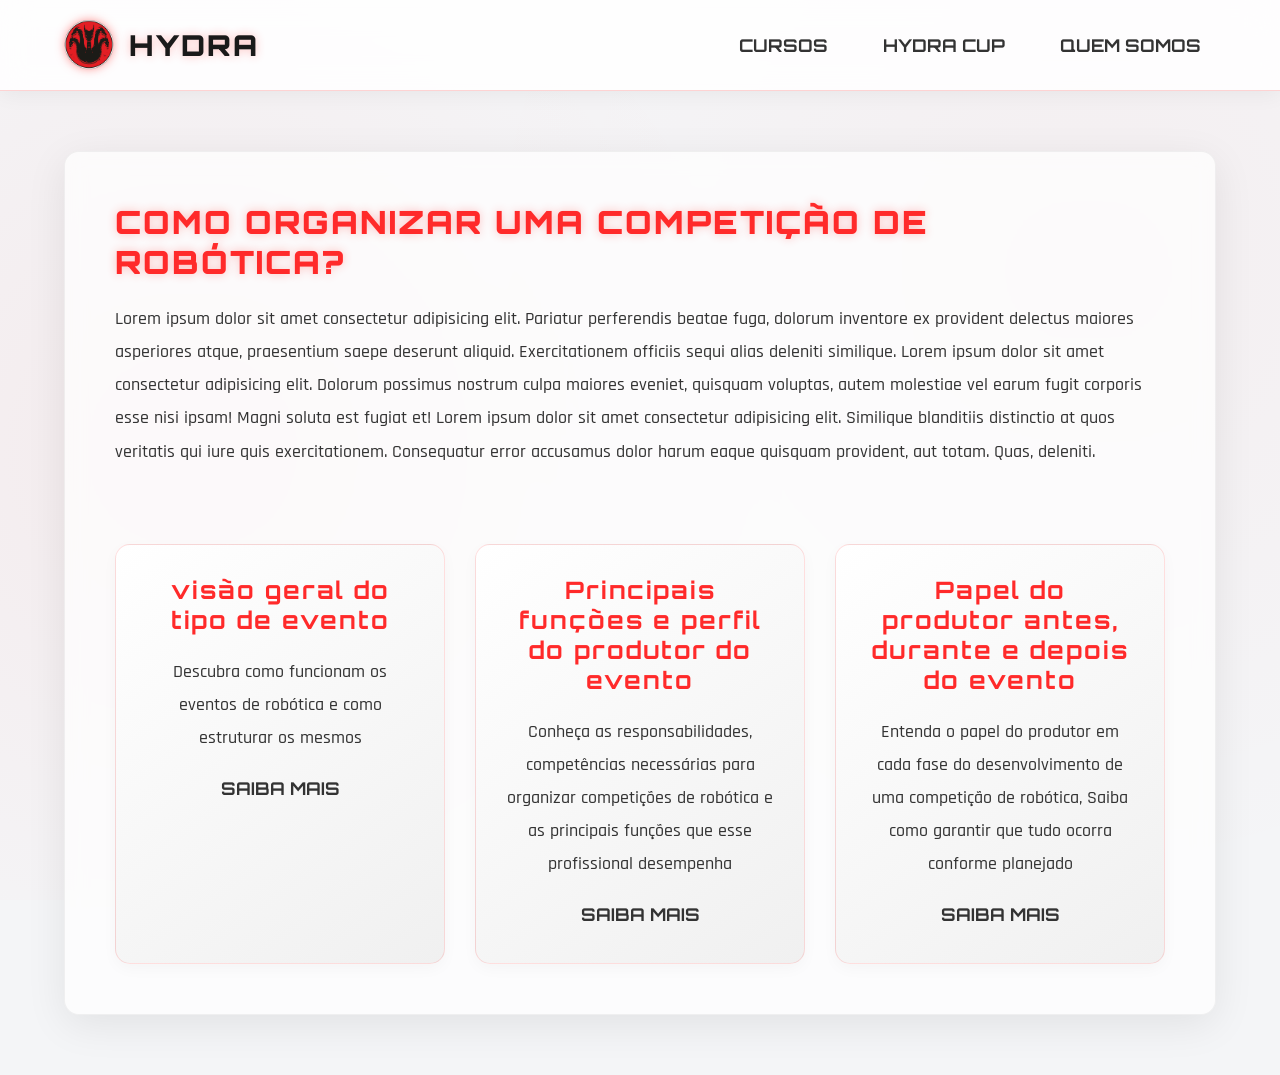
==== Index.html @ 5b4cd312 "Add files via upload" ====
<!DOCTYPE html>
<html lang="pt-BR">
<head>
    <meta charset="UTF-8">
    <meta name="viewport" content="width=device-width, initial-scale=1.0">
    <link rel="stylesheet" href="style.css">
    <link rel="shortcut icon" href="287049938.png" type="image/x-icon">
    <title>Hydra Cup - Início</title>
</head>
<body>
    
    <header>
        <div class="logo">
            <img src="Hydra Logo.png" alt="Logo Hydra">
            <h1 class="vilan">HYDRA</h1>
        </div>
        <nav>
            <a href="cursos.html">Cursos</a>
            <a href="">Hydra Cup</a>
            <a href="SobreNos.html">Quem Somos</a>
        </nav>
    </header>

       <main>
  
        <h1 class="vilan"> Como Organizar uma competição de robótica?</h1>
           
            <p>
                 Lorem ipsum dolor sit amet consectetur adipisicing elit. Pariatur perferendis beatae fuga, dolorum inventore ex provident delectus maiores asperiores atque, praesentium saepe deserunt aliquid. Exercitationem officiis sequi alias deleniti similique.
                 Lorem ipsum dolor sit amet consectetur adipisicing elit. Dolorum possimus nostrum culpa maiores eveniet, quisquam voluptas, autem molestiae vel earum fugit corporis esse nisi ipsam! Magni soluta est fugiat et!
                 Lorem ipsum dolor sit amet consectetur adipisicing elit. Similique blanditiis distinctio at quos veritatis qui iure quis exercitationem. Consequatur error accusamus dolor harum eaque quisquam provident, aut totam. Quas, deleniti.
            </p>
             <br>
          <div class="cards">

            <div class="card">
                <h1>visão geral do tipo de evento</h1>
                <p> Descubra como funcionam os eventos de robótica e como estruturar os mesmos</p>
                <nav><a href=""> Saiba mais</a></nav>
            </div>  
            <div class="card"> 
                <h1>Principais funções e perfil do produtor do evento</h1>
                <p>Conheça as responsabilidades, competências necessárias para organizar competições de robótica e as principais funções que esse profissional desempenha</p>
                <nav><a href="">Saiba mais</a></nav>
            </div>

            <div class="card">
                <h1>Papel do produtor antes, durante e depois do evento</h1>
                <p>Entenda o papel do produtor em cada fase do desenvolvimento de uma competição de robótica, Saiba como garantir que tudo ocorra conforme planejado</p>
                <nav><a href="">Saiba mais</a></nav>
            </div>
          </div>
       </main>

    </body>
    </html>
---- style.css ----
@import url('https://fonts.googleapis.com/css2?family=Orbitron:wght@400;700;900&family=Rajdhani:wght@300;500;700&display=swap');

* {
    margin: 0;
    padding: 0;
    box-sizing: border-box;
}

body {
    background-color: #f4f5f7;
    background-image: 
        radial-gradient(circle at 15% 50%, rgba(255, 42, 42, 0.05) 0%, transparent 50%),
        radial-gradient(circle at 85% 30%, rgba(255, 42, 42, 0.03) 0%, transparent 50%);
    background-size: cover;
    background-attachment: fixed;
    font-family: "Rajdhani", sans-serif;
    color: #333333;
    overflow-x: hidden;
    min-height: 100vh;
}

h1, h2, h3 {
    font-family: "Orbitron", sans-serif;
    color: #1a1a1a;
    margin-bottom: 20px;
    letter-spacing: 2px;
}

.vilan {
    color: #ff2a2a;
    font-weight: 900;
    text-transform: uppercase;
    text-shadow: 0 0 10px rgba(255, 42, 42, 0.3); 
}

p {
    line-height: 1.8;
    font-size: 1.15rem;
    font-weight: 500; 
    margin-bottom: 15px;
}

header {
    position: sticky;
    top: 0;
    z-index: 1000;
    display: flex;
    justify-content: space-between;
    align-items: center;
    padding: 20px 5%;
    background: rgba(255, 255, 255, 0.85); 
    backdrop-filter: blur(15px);
    border-bottom: 1px solid rgba(255, 42, 42, 0.2);
    box-shadow: 0 4px 20px rgba(0, 0, 0, 0.05); 
}

.logo {
    display: flex;
    align-items: center;
    gap: 15px;
}

.logo img {
    width: 50px;
    height: 50px;
    object-fit: contain;
    filter: drop-shadow(0 0 5px rgba(255, 42, 42, 0.5));
}

.logo h1 {
    margin: 0;
    font-size: 1.8rem;
    color: #1a1a1a;
}

nav {
    display: flex;
    gap: 25px;
}

nav a {
    text-decoration: none;
    color: #333333;
    font-size: 1.1rem;
    font-family: "Orbitron", sans-serif;
    font-weight: 700;
    text-transform: uppercase;
    position: relative;
    padding: 8px 15px;
    transition: 0.3s ease;
}

nav a::after {
    content: '';
    position: absolute;
    bottom: 0;
    left: 0;
    width: 0%;
    height: 2px;
    background-color: #ff2a2a;
    transition: 0.3s ease;
    box-shadow: 0 0 8px rgba(255, 42, 42, 0.6);
}

nav a:hover {
    color: #ff2a2a;
}

nav a:hover::after {
    width: 100%;
}

main {
    width: min(1200px, 90%);
    margin: 60px auto;
    padding: 50px;
    border-radius: 15px;
    background: rgba(255, 255, 255, 0.7);
    backdrop-filter: blur(10px);
    border: 1px solid rgba(0, 0, 0, 0.05);
    box-shadow: 0 10px 40px rgba(0, 0, 0, 0.08);
    animation: fadeIn 1s ease-in-out;
}

.cards {
    display: grid;
    grid-template-columns: repeat(auto-fit, minmax(300px, 1fr));
    gap: 30px;
    margin-top: 40px;
}

.card {
    padding: 30px;
    border-radius: 15px;
    background: linear-gradient(145deg, #ffffff, #f0f0f0);
    border: 1px solid rgba(255, 42, 42, 0.15);
    transition: all 0.4s ease;
    display: flex;
    flex-direction: column;
    align-items: center;
    text-align: center;
    box-shadow: 0 5px 15px rgba(0, 0, 0, 0.03);
}

.card:hover {
    transform: translateY(-10px);
    border-color: rgba(255, 42, 42, 0.5);
    box-shadow: 0 15px 30px rgba(255, 42, 42, 0.1), 0 0 15px rgba(255, 42, 42, 0.05) inset;
}

.card img {
    width: 100%;
    height: 200px;
    object-fit: cover;
    border-radius: 10px;
    margin-bottom: 20px;
    transition: 0.4s;
    filter: grayscale(20%); 
}

.card:hover img {
    filter: grayscale(0%);
    transform: scale(1.03);
}

.card h1 {
    font-size: 1.5rem;
    color: #ff2a2a;
}

.menu-cursos {
    display: flex;
    justify-content: center;
    flex-wrap: wrap;
    gap: 20px;
    margin: 40px 0;
}

.menu-cursos button {
    padding: 12px 30px;
    font-family: "Orbitron", sans-serif;
    font-size: 1rem;
    font-weight: 700;
    color: #1a1a1a; 
    background: transparent;
    border: 2px solid #ff2a2a;
    border-radius: 8px;
    cursor: pointer;
    transition: all 0.3s ease;
    text-transform: uppercase;
}

.menu-cursos button:hover, .menu-cursos button.ativo {
    background: #ff2a2a;
    color: #ffffff;
    box-shadow: 0 0 15px rgba(255, 42, 42, 0.4);
    transform: translateY(-3px);
}

#conteudo {
    margin-top: 30px;
    background: rgba(255, 255, 255, 0.9); 
    padding: 40px;
    border-radius: 15px;
    border: 1px solid rgba(255, 42, 42, 0.15);
    animation: fadeIn 0.5s ease;
    text-align: center;
    box-shadow: 0 5px 20px rgba(0, 0, 0, 0.05);
}

#conteudo img {
    max-width: 100%;
    border-radius: 10px;
    margin: 20px 0;
    box-shadow: 0 5px 15px rgba(0, 0, 0, 0.1);
}

::-webkit-scrollbar {
    width: 10px;
}
::-webkit-scrollbar-track {
    background: #e6e6e6;
}
::-webkit-scrollbar-thumb {
    background: #ff6666; 
    border-radius: 10px;
}
::-webkit-scrollbar-thumb:hover {
    background: #ff2a2a;
}

@keyframes fadeIn {
    from { opacity: 0; transform: translateY(20px); }
    to { opacity: 1; transform: translateY(0); }
}
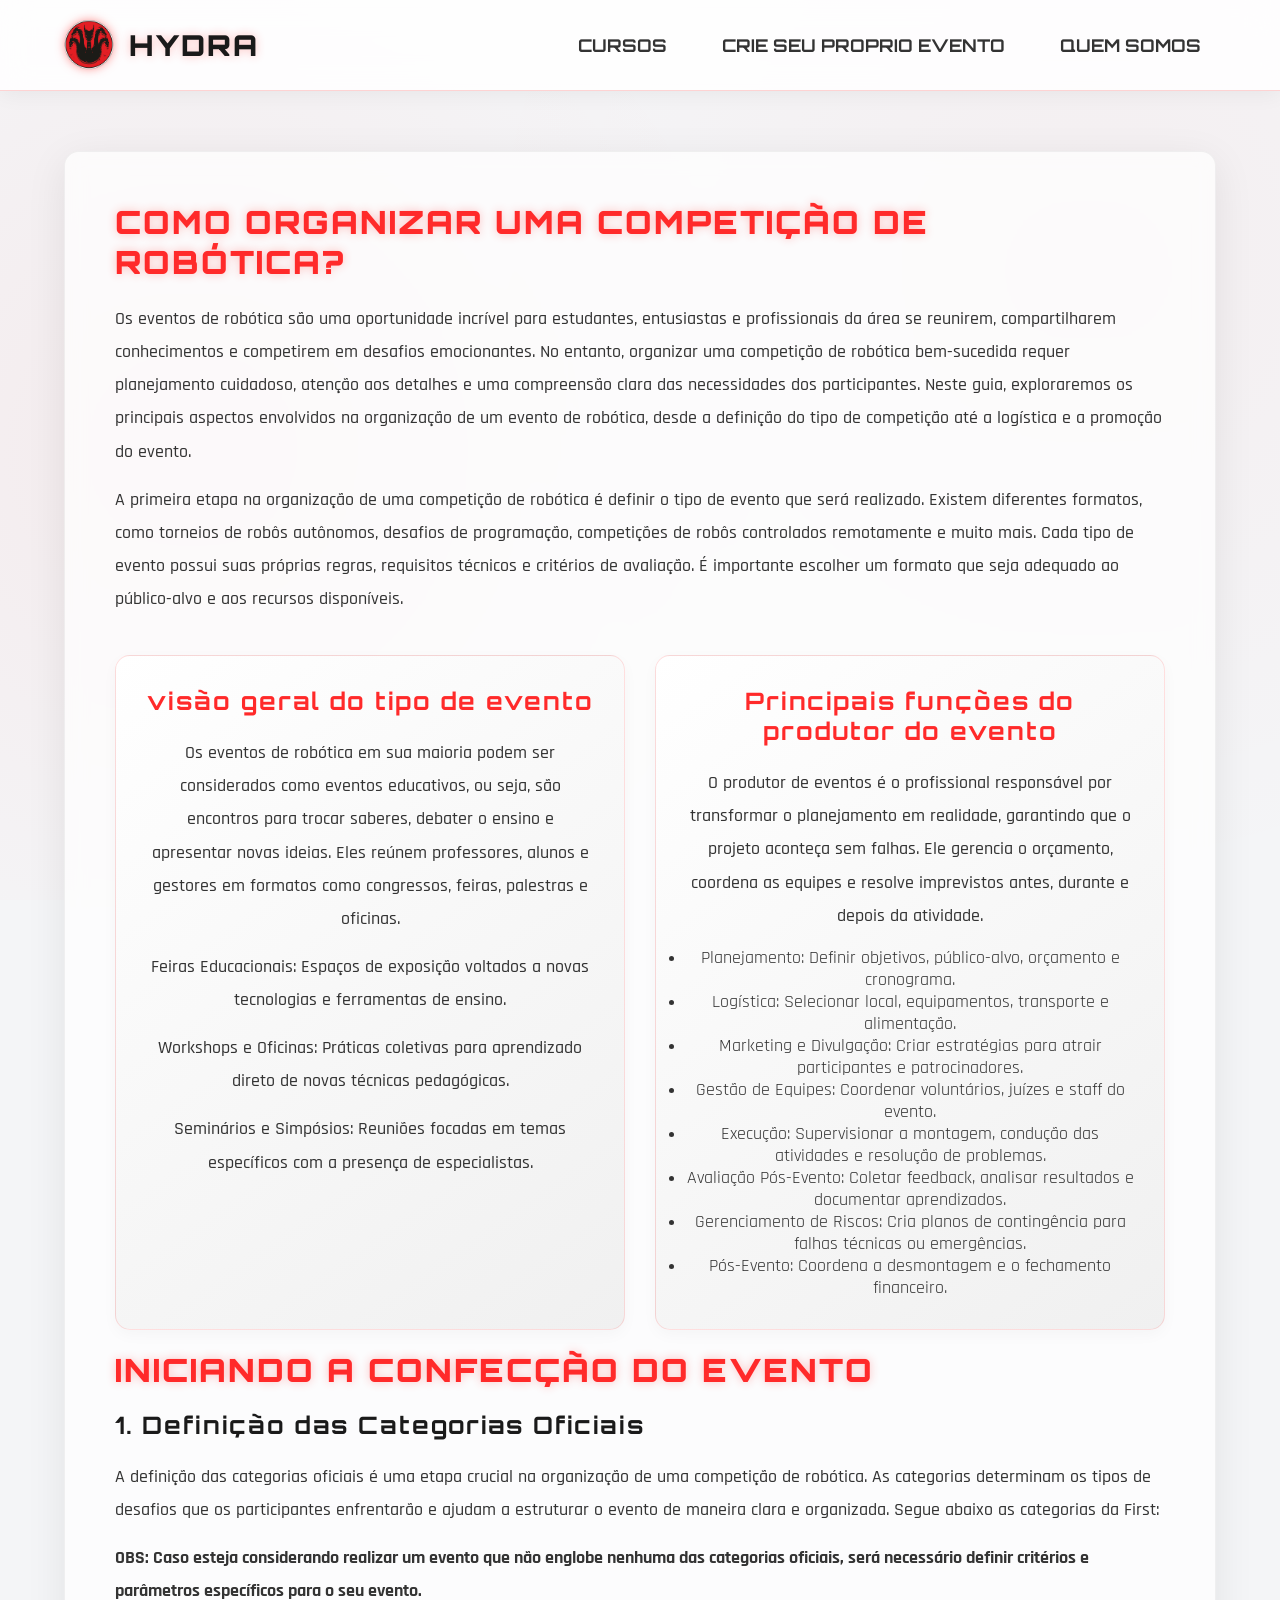
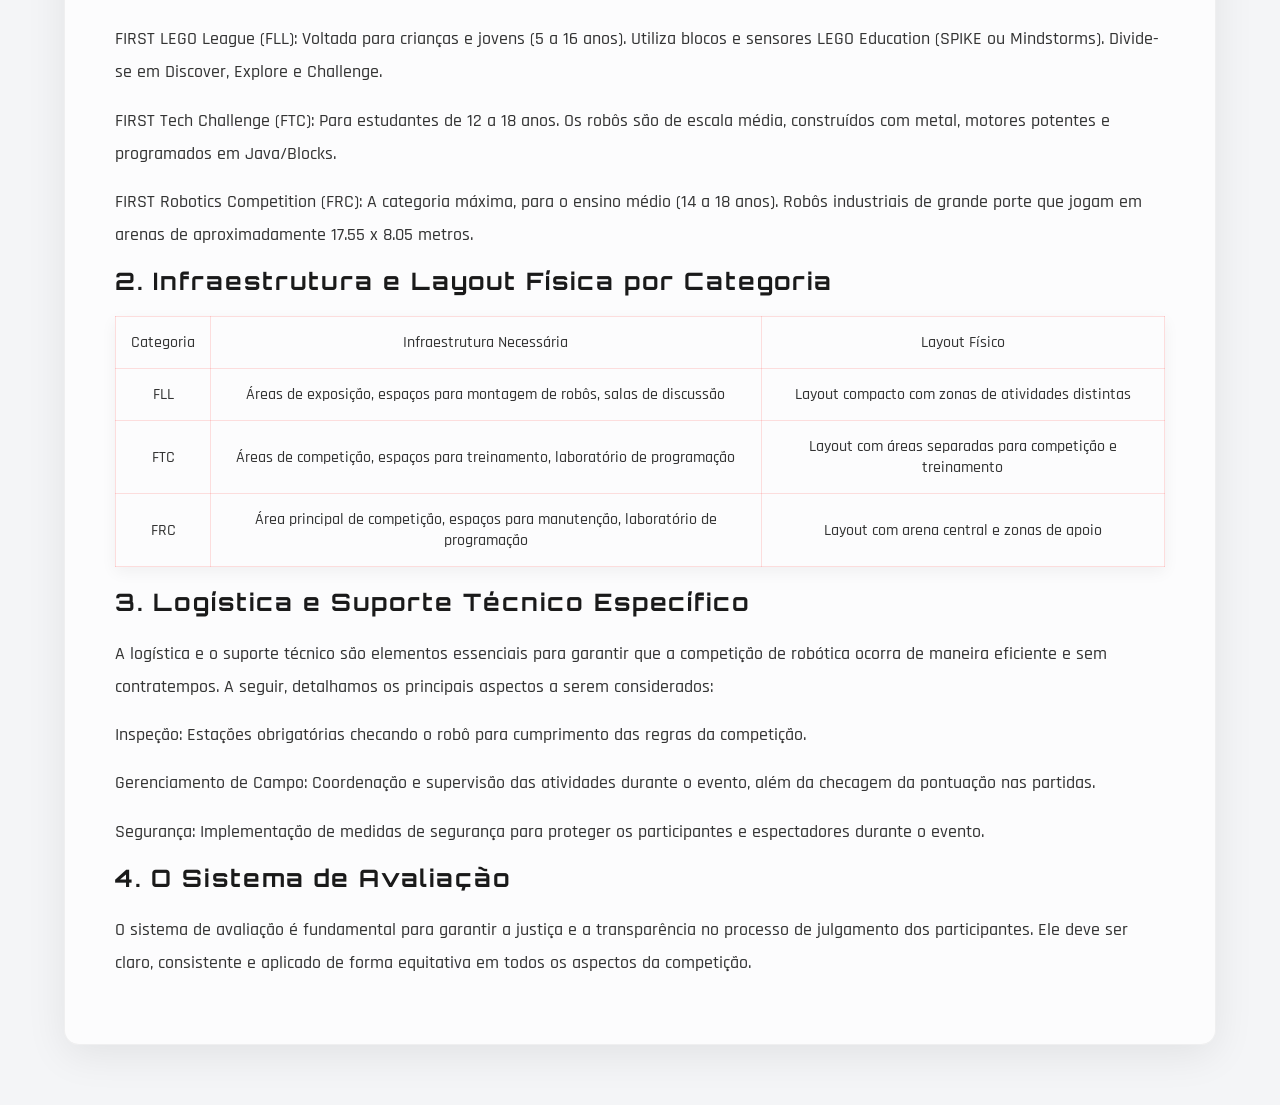
==== commit a461cfdd: "Add files via upload" ====
--- a/Index.html
+++ b/Index.html
@@ -15,8 +15,8 @@
             <h1 class="vilan">HYDRA</h1>
         </div>
         <nav>
-            <a href="cursos.html">Cursos</a>
-            <a href="">Hydra Cup</a>
+            <a href="Projetos.html">Cursos</a>
+            <a href="AssistenteIA.html">Crie seu proprio evento</a>
             <a href="SobreNos.html">Quem Somos</a>
         </nav>
     </header>
@@ -26,30 +26,103 @@
         <h1 class="vilan"> Como Organizar uma competição de robótica?</h1>
            
             <p>
-                 Lorem ipsum dolor sit amet consectetur adipisicing elit. Pariatur perferendis beatae fuga, dolorum inventore ex provident delectus maiores asperiores atque, praesentium saepe deserunt aliquid. Exercitationem officiis sequi alias deleniti similique.
-                 Lorem ipsum dolor sit amet consectetur adipisicing elit. Dolorum possimus nostrum culpa maiores eveniet, quisquam voluptas, autem molestiae vel earum fugit corporis esse nisi ipsam! Magni soluta est fugiat et!
-                 Lorem ipsum dolor sit amet consectetur adipisicing elit. Similique blanditiis distinctio at quos veritatis qui iure quis exercitationem. Consequatur error accusamus dolor harum eaque quisquam provident, aut totam. Quas, deleniti.
+             Os eventos de robótica são uma oportunidade incrível para estudantes, entusiastas e profissionais da área se reunirem, compartilharem conhecimentos e competirem em desafios emocionantes. No entanto, organizar uma competição de robótica bem-sucedida requer planejamento cuidadoso, atenção aos detalhes e uma compreensão clara das necessidades dos participantes. Neste guia, exploraremos os principais aspectos envolvidos na organização de um evento de robótica, desde a definição do tipo de competição até a logística e a promoção do evento.
             </p>
-             <br>
+
+            <p>
+                A primeira etapa na organização de uma competição de robótica é definir o tipo de evento que será realizado. Existem diferentes formatos, como torneios de robôs autônomos, desafios de programação, competições de robôs controlados remotamente e muito mais. Cada tipo de evento possui suas próprias regras, requisitos técnicos e critérios de avaliação. É importante escolher um formato que seja adequado ao público-alvo e aos recursos disponíveis.
+            </p>
           <div class="cards">
 
             <div class="card">
                 <h1>visão geral do tipo de evento</h1>
-                <p> Descubra como funcionam os eventos de robótica e como estruturar os mesmos</p>
-                <nav><a href=""> Saiba mais</a></nav>
+                <p> Os eventos de robótica em sua maioria podem ser considerados como eventos educativos, ou seja, são encontros para trocar saberes, debater o ensino e apresentar novas ideias. Eles reúnem professores, alunos e gestores em formatos como congressos, feiras, palestras e oficinas.</p>
+                
+                <p>Feiras Educacionais: Espaços de exposição voltados a novas tecnologias e ferramentas de ensino.</p>
+
+                <p>Workshops e Oficinas: Práticas coletivas para aprendizado direto de novas técnicas pedagógicas.</p>
+
+                <p>Seminários e Simpósios: Reuniões focadas em temas específicos com a presença de especialistas.</p>
+                <!-- <nav><a href=""> Saiba mais</a></nav> -->
             </div>  
             <div class="card"> 
-                <h1>Principais funções e perfil do produtor do evento</h1>
-                <p>Conheça as responsabilidades, competências necessárias para organizar competições de robótica e as principais funções que esse profissional desempenha</p>
-                <nav><a href="">Saiba mais</a></nav>
+                <h1>Principais funções do produtor do evento</h1>
+                <p>  O produtor de eventos é o profissional responsável por transformar o planejamento em realidade, garantindo que o projeto aconteça sem falhas. Ele gerencia o orçamento, coordena as equipes e resolve imprevistos antes, durante e depois da atividade. </p>
+
+                <ul style="font-size: 1.1em;">
+                    <li>Planejamento: Definir objetivos, público-alvo, orçamento e cronograma.</li>
+                    <li>Logística: Selecionar local, equipamentos, transporte e alimentação.</li>
+                    <li>Marketing e Divulgação: Criar estratégias para atrair participantes e patrocinadores.</li>
+                    <li>Gestão de Equipes: Coordenar voluntários, juízes e staff do evento.</li>
+                    <li>Execução: Supervisionar a montagem, condução das atividades e resolução de problemas.</li>
+                    <li>Avaliação Pós-Evento: Coletar feedback, analisar resultados e documentar aprendizados.</li>
+                    <li> Gerenciamento de Riscos: Cria planos de contingência para falhas técnicas ou emergências.</li>
+                    <li>Pós-Evento: Coordena a desmontagem e o fechamento financeiro.</li>
+                </ul>
+                <!-- <nav><a href="">Saiba mais</a></nav> -->
             </div>
 
-            <div class="card">
-                <h1>Papel do produtor antes, durante e depois do evento</h1>
-                <p>Entenda o papel do produtor em cada fase do desenvolvimento de uma competição de robótica, Saiba como garantir que tudo ocorra conforme planejado</p>
-                <nav><a href="">Saiba mais</a></nav>
-            </div>
+            <!-- <div class="card">
+                <h1></h1>
+                <p> </p> -->
+                <!-- <nav><a href="">Saiba mais</a></nav> -->
+            <!-- </div> -->
           </div>
+
+          <h1 class="vilan" style="margin-top: 20px ;"> Iniciando a confecção do evento</h1>
+
+          <h2> 1. Definição das Categorias Oficiais</h2>
+            <p> A definição das categorias oficiais é uma etapa crucial na organização de uma competição de robótica. As categorias determinam os tipos de desafios que os participantes enfrentarão e ajudam a estruturar o evento de maneira clara e organizada. Segue abaixo as categorias da First:</p>
+
+            <p> <Strong>OBS: Caso esteja considerando realizar um evento que não englobe nenhuma das categorias oficiais, será necessário definir critérios e parâmetros específicos para o seu evento.</Strong></p>
+
+            <p> FIRST LEGO League (FLL): Voltada para crianças e jovens (5 a 16 anos). Utiliza blocos e sensores LEGO Education (SPIKE ou Mindstorms). Divide-se em Discover, Explore e Challenge. </p>
+
+            <p> FIRST Tech Challenge (FTC): Para estudantes de 12 a 18 anos. Os robôs são de escala média, construídos com metal, motores potentes e programados em Java/Blocks.</p>
+
+            <p> FIRST Robotics Competition (FRC): A categoria máxima, para o ensino médio (14 a 18 anos). Robôs industriais de grande porte que jogam em arenas de aproximadamente 17.55 x 8.05 metros.</p>
+          
+          <h2> 2. Infraestrutura e Layout Física por Categoria </h2>
+
+           <table>
+             <tr>
+               <th>Categoria</th>
+               <th>Infraestrutura Necessária</th>
+               <th>Layout Físico</th>
+             </tr>
+             <tr>
+               <td>FLL</td>
+               <td>Áreas de exposição, espaços para montagem de robôs, salas de discussão</td>
+               <td>Layout compacto com zonas de atividades distintas</td>
+             </tr>
+             <tr>
+               <td>FTC</td>
+               <td>Áreas de competição, espaços para treinamento, laboratório de programação</td>
+               <td>Layout com áreas separadas para competição e treinamento</td>
+             </tr>
+             <tr>
+               <td>FRC</td>
+               <td>Área principal de competição, espaços para manutenção, laboratório de programação</td>
+               <td>Layout com arena central e zonas de apoio</td>
+             </tr>
+           </table>
+
+          <h2 style="margin-top: 20px;"> 3. Logística e Suporte Técnico Específico </h2>
+
+            <p> A logística e o suporte técnico são elementos essenciais para garantir que a competição de robótica ocorra de maneira eficiente e sem contratempos. A seguir, detalhamos os principais aspectos a serem considerados:</p>
+
+            <p> Inspeção: Estações obrigatórias checando o robô para cumprimento das regras da competição. </p>
+
+            <p> Gerenciamento de Campo: Coordenação e supervisão das atividades durante o evento, além da checagem da pontuação nas partidas. </p>
+            
+            <p> Segurança: Implementação de medidas de segurança para proteger os participantes e espectadores durante o evento.</p>
+           
+            <h2> 4. O Sistema de Avaliação </h2>
+
+            <p> O sistema de avaliação é fundamental para garantir a justiça e a transparência no processo de julgamento dos participantes. Ele deve ser claro, consistente e aplicado de forma equitativa em todos os aspectos da competição. </p>
+
+            <p> </p>
+
        </main>
 
     </body>
--- a/style.css
+++ b/style.css
@@ -122,6 +122,20 @@
     animation: fadeIn 1s ease-in-out;
 }
 
+table{
+    width: 100%;
+    border-collapse: collapse;
+    margin-top: 20px;
+    box-shadow: 0 5px 15px rgba(0, 0, 0, 0.05);
+}
+
+td, th {
+    border: 1px solid rgba(255, 42, 42, 0.15);
+    padding: 15px;
+    text-align: center;
+    font-family: "Rajdhani", sans-serif;
+    font-weight: 500;
+}
 .cards {
     display: grid;
     grid-template-columns: repeat(auto-fit, minmax(300px, 1fr));
@@ -222,7 +236,7 @@
     background: #e6e6e6;
 }
 ::-webkit-scrollbar-thumb {
-    background: #ff6666; 
+    background: linear-gradient(90deg, white,#ff6666, red); 
     border-radius: 10px;
 }
 ::-webkit-scrollbar-thumb:hover {
@@ -232,4 +246,5 @@
 @keyframes fadeIn {
     from { opacity: 0; transform: translateY(20px); }
     to { opacity: 1; transform: translateY(0); }
-}+}
+
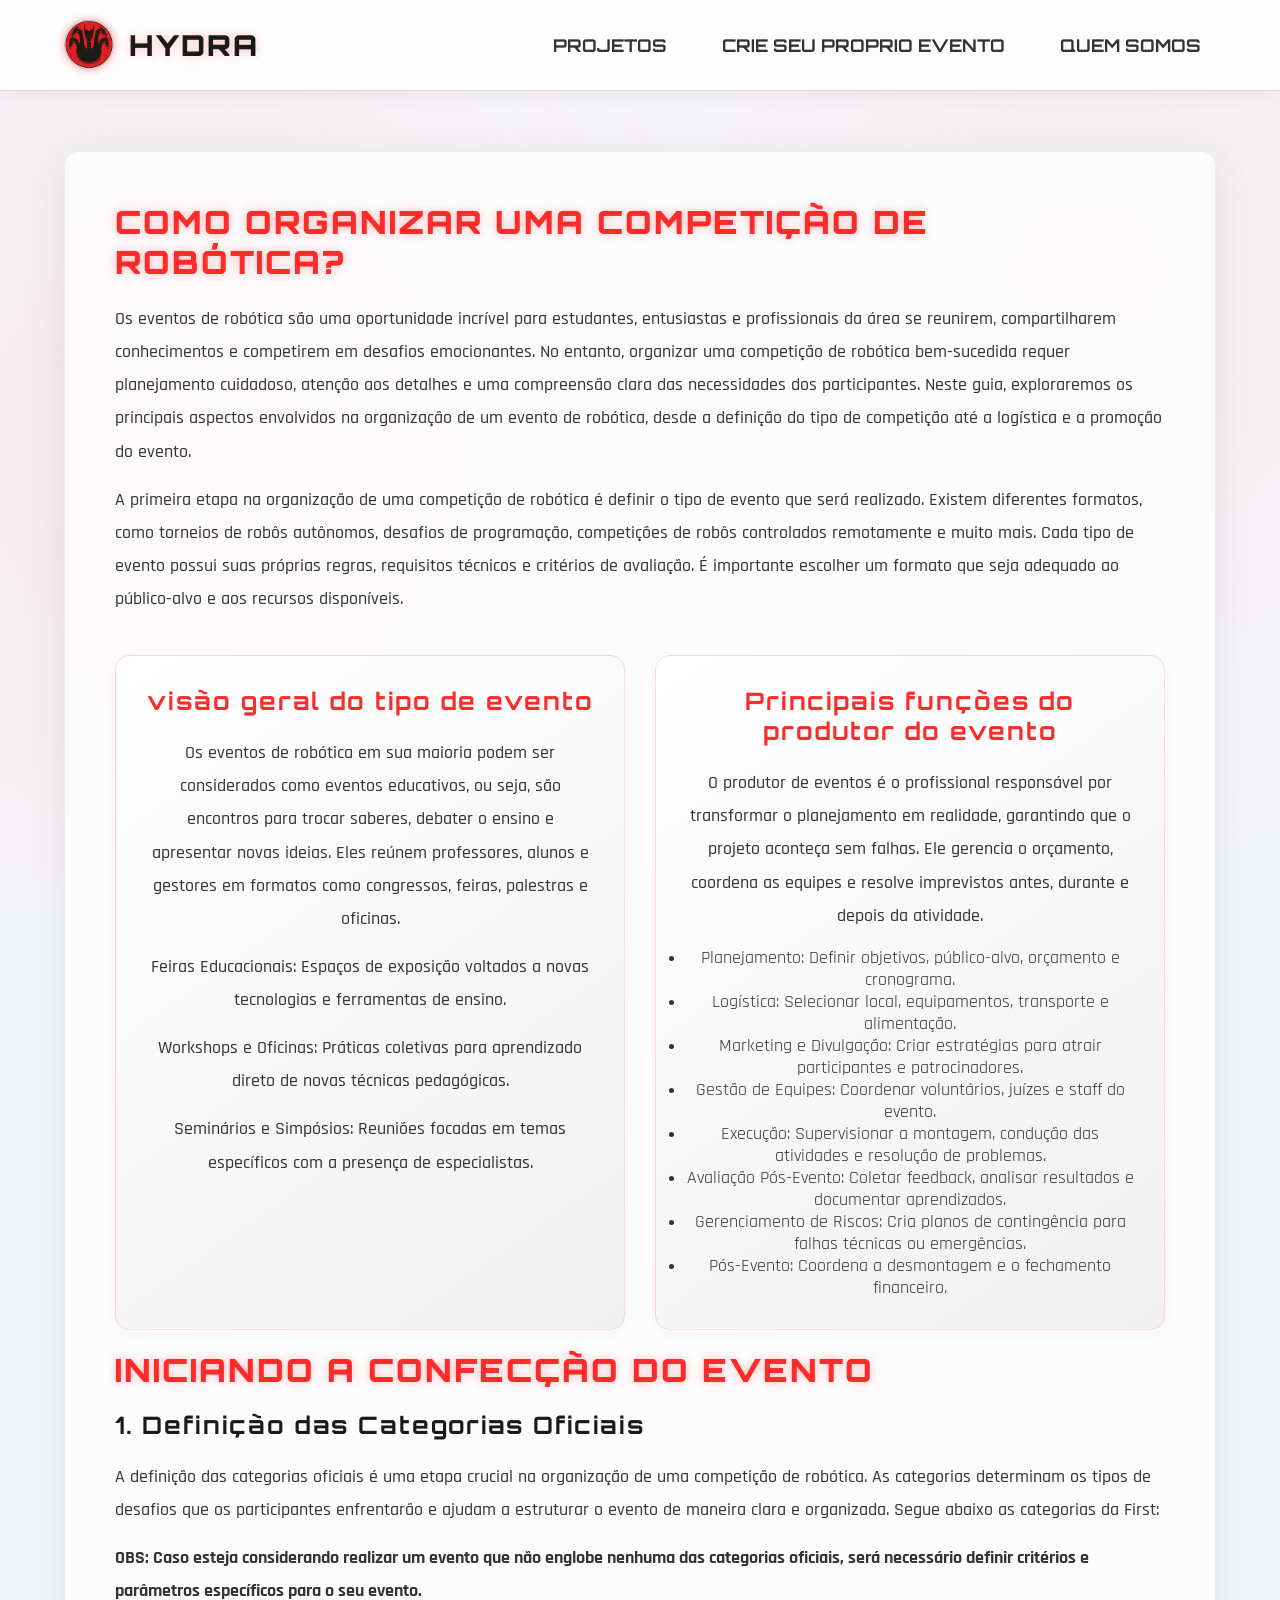
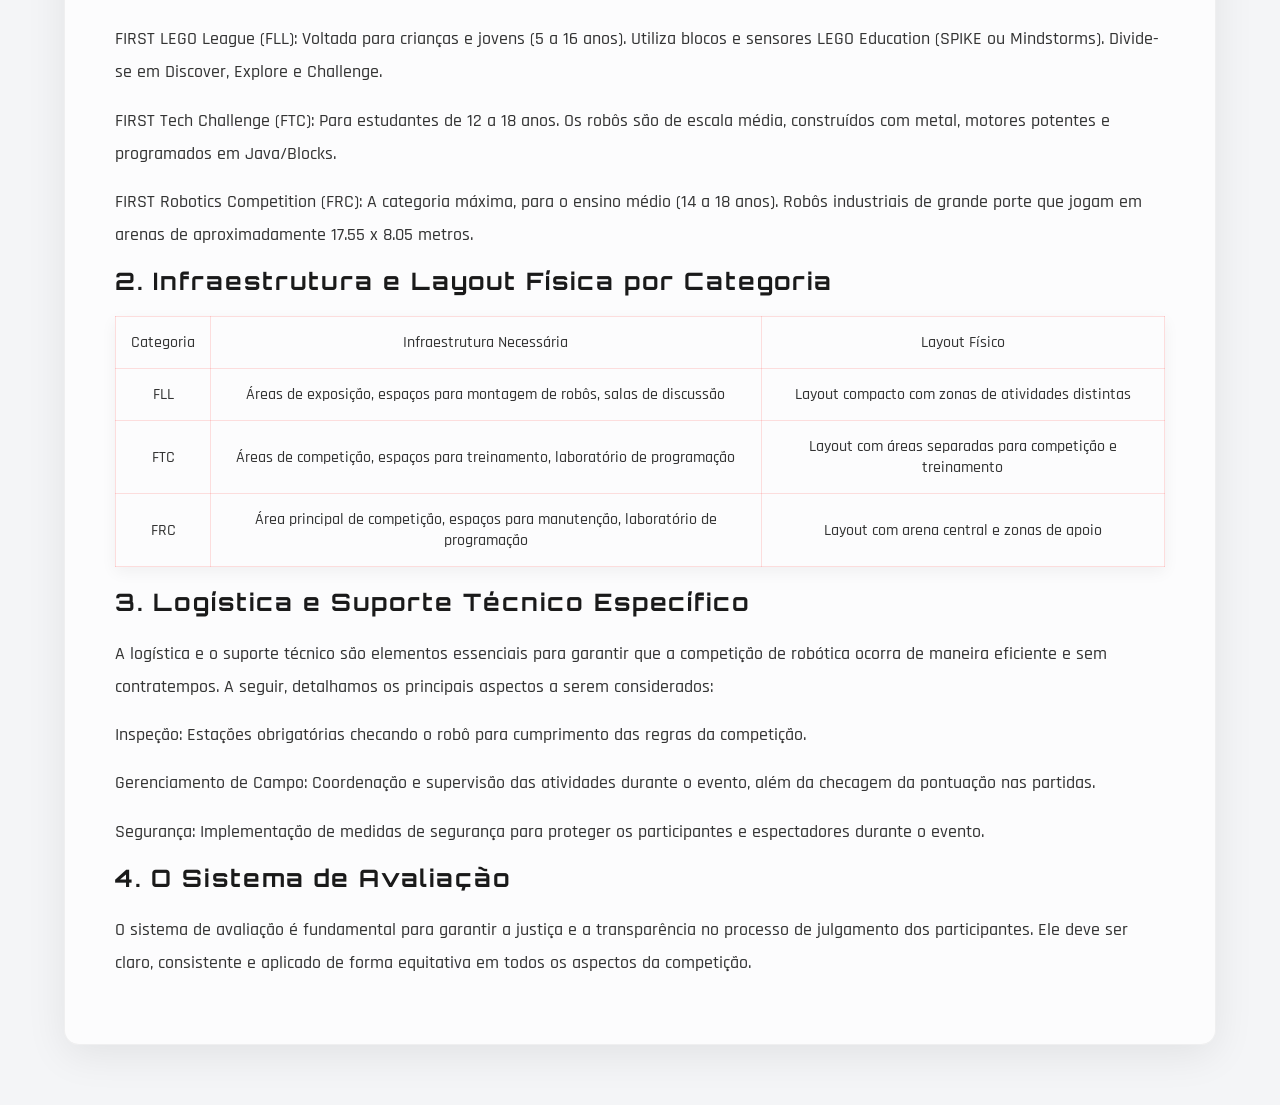
==== commit a469c704: "Add files via upload" ====
--- a/Index.html
+++ b/Index.html
@@ -15,7 +15,7 @@
             <h1 class="vilan">HYDRA</h1>
         </div>
         <nav>
-            <a href="Projetos.html">Cursos</a>
+            <a href="Projetos.html">Projetos</a>
             <a href="AssistenteIA.html">Crie seu proprio evento</a>
             <a href="SobreNos.html">Quem Somos</a>
         </nav>
